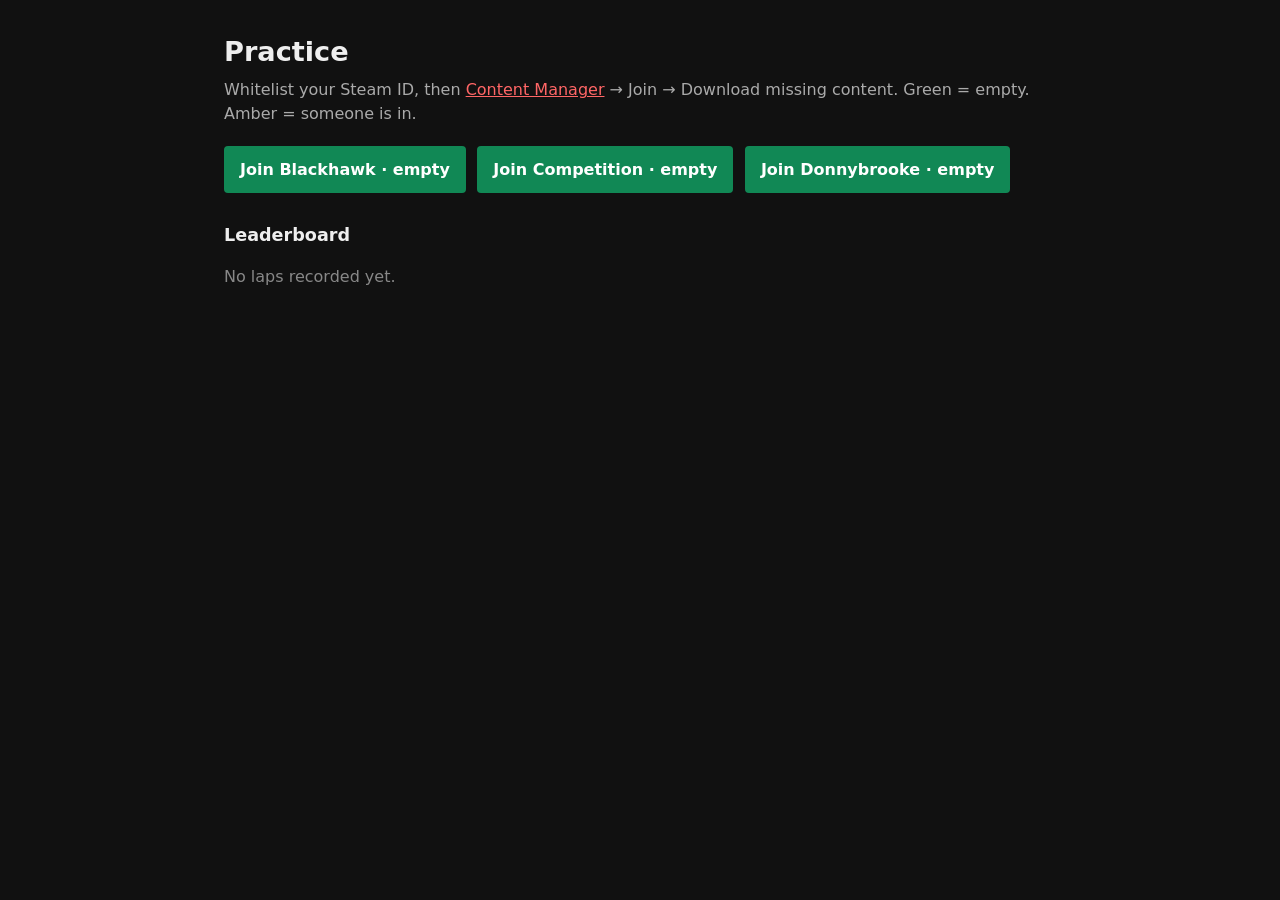
==== site/index.html @ 561636f5 "Make ac-host a configurable public repo driven by .env. Centralize IPs, GitHub Pages, and join URLs " ====
<!DOCTYPE html>
<html lang="en">
<head>
  <meta charset="utf-8">
  <meta name="viewport" content="width=device-width, initial-scale=1">
  <title>Practice</title>
  <style>
    :root { color-scheme: dark; }
    body {
      margin: 0;
      font-family: Segoe UI, system-ui, sans-serif;
      background: #111;
      color: #eee;
      line-height: 1.5;
    }
    main {
      width: min(52rem, calc(100% - 2rem));
      margin: 2rem auto 4rem;
    }
    h1 { margin: 0 0 0.35rem; font-size: 1.7rem; }
    h2 { margin: 1.6rem 0 0.45rem; font-size: 1.1rem; }
    h3 { margin: 0.9rem 0 0.35rem; font-size: 0.95rem; color: #bbb; font-weight: 600; }
    .sub { color: #aaa; margin: 0 0 1rem; }
    a { color: #f66; }
    a.btn {
      display: inline-block;
      background: #185;
      color: #fff;
      text-decoration: none;
      font-weight: 700;
      padding: 0.7rem 1rem;
      border-radius: 4px;
      margin: 0.25rem 0.4rem 0.25rem 0;
    }
    a.btn:hover { background: #1a7; }
    a.btn.busy { background: #a60; }
    a.btn.busy:hover { background: #c70; }
    .live { font-size: 0.85rem; font-weight: 600; margin-left: 0.45rem; }
    .live.empty { color: #6b6; }
    .live.busy { color: #ec6; }
    .downloads { margin: 0.75rem 0 0.25rem; }
    .board { margin: 0 0 1.4rem; overflow-x: auto; }
    table.laps {
      width: 100%;
      border-collapse: collapse;
      font-size: 0.92rem;
    }
    table.laps th, table.laps td {
      text-align: left;
      padding: 0.35rem 0.5rem;
      border-bottom: 1px solid #2a2a2a;
      vertical-align: top;
    }
    table.laps th { color: #888; font-weight: 600; }
    table.laps td.pos { color: #888; width: 2.2rem; }
    table.laps td.time { font-variant-numeric: tabular-nums; font-weight: 700; white-space: nowrap; }
    table.laps td.guid { font-family: ui-monospace, Consolas, monospace; font-size: 0.8rem; }
    table.laps a.steam { color: #9bd; text-decoration: none; }
    table.laps a.steam:hover { text-decoration: underline; }
    p.muted { color: #888; }
    .stamp { color: #666; font-size: 0.85rem; margin: 0 0 0.75rem; }
  </style>
</head>
<body>
  <main>
    <h1>Practice</h1>
    <p class="sub">Whitelist your Steam ID, then <a href="https://github.com/gro-ove/actools/releases/latest">Content Manager</a> → Join → Download missing content. Green = empty. Amber = someone is in.</p>

    <div class="downloads">
      <a class="btn join" data-lobby="blackhawk" data-label="Join Blackhawk" href="__AC_JOIN_8081__">Join Blackhawk</a>
      <a class="btn join" data-lobby="brainerd-competition" data-label="Join Competition" href="__AC_JOIN_8082__">Join Competition</a>
      <a class="btn join" data-lobby="brainerd-donnybrooke" data-label="Join Donnybrooke" href="__AC_JOIN_8083__">Join Donnybrooke</a>
    </div>

    <h2>Leaderboard</h2>
    <p id="board-stamp" class="stamp"></p>
    <div id="boards"><p class="muted">Loading times…</p></div>
  </main>
  <script>
    function formatTime(ms) {
      const m = Math.floor(ms / 60000);
      const s = Math.floor((ms % 60000) / 1000);
      const milli = ms % 1000;
      return m + ":" + String(s).padStart(2, "0") + "." + String(milli).padStart(3, "0");
    }

    function el(tag, attrs, children) {
      const node = document.createElement(tag);
      if (attrs) {
        Object.entries(attrs).forEach(function (entry) {
          if (entry[1] != null) node.setAttribute(entry[0], entry[1]);
        });
      }
      (children || []).forEach(function (child) {
        if (typeof child === "string") node.appendChild(document.createTextNode(child));
        else if (child) node.appendChild(child);
      });
      return node;
    }

    function emptyRow(text) {
      const tr = el("tr");
      const td = el("td", { colspan: "5", class: "muted" }, [text]);
      tr.appendChild(td);
      return tr;
    }

    function lapTable(rows, emptyText) {
      const table = el("table", { class: "laps" });
      const thead = el("thead");
      const hr = el("tr");
      ["#", "Driver", "Steam ID", "Car", "Time"].forEach(function (label) {
        hr.appendChild(el("th", null, [label]));
      });
      thead.appendChild(hr);
      table.appendChild(thead);
      const tbody = el("tbody");
      if (!rows || !rows.length) {
        tbody.appendChild(emptyRow(emptyText));
      } else {
        rows.forEach(function (row, i) {
          const tr = el("tr");
          tr.appendChild(el("td", { class: "pos" }, [String(i + 1)]));
          tr.appendChild(el("td", null, [row.name || "—"]));
          const guid = row.guid || "";
          const steam = guid
            ? el("a", { class: "steam", href: "https://steamcommunity.com/profiles/" + guid, target: "_blank", rel: "noopener" }, [guid])
            : document.createTextNode("—");
          const guidCell = el("td", { class: "guid" });
          guidCell.appendChild(steam);
          tr.appendChild(guidCell);
          tr.appendChild(el("td", null, [row.carName || row.car || "—"]));
          tr.appendChild(el("td", { class: "time" }, [formatTime(row.ms)]));
          tbody.appendChild(tr);
        });
      }
      table.appendChild(tbody);
      return table;
    }

    function practiceIds(lobbies) {
      return Object.keys(lobbies).filter(function (id) {
        if (id.indexOf("race-") === 0 || id.indexOf("slot-") === 0) return false;
        return true;
      });
    }

    function onlineDrivers(lobby) {
      return (lobby && lobby.online) || [];
    }

    function onlineLabel(online) {
      if (!online.length) return "empty";
      if (online.length === 1) return online[0].name || "1 online";
      return online.length + " online";
    }

    function renderJoins(data) {
      const lobbies = (data && data.lobbies) || {};
      document.querySelectorAll("[data-lobby]").forEach(function (btn) {
        const online = onlineDrivers(lobbies[btn.getAttribute("data-lobby")]);
        const label = btn.getAttribute("data-label") || "Join";
        const names = online.map(function (row) { return row.name; }).filter(Boolean).join(", ");
        btn.textContent = label + " · " + onlineLabel(online);
        if (names) btn.setAttribute("title", names);
        else btn.removeAttribute("title");
        btn.classList.toggle("empty", !online.length);
        btn.classList.toggle("busy", online.length > 0);
      });
    }

    function renderBoard(data) {
      const root = document.getElementById("boards");
      const stamp = document.getElementById("board-stamp");
      root.textContent = "";
      stamp.textContent = data.updated ? "Updated " + data.updated.replace("T", " ").replace("+00:00", " UTC") : "";
      renderJoins(data);
      const lobbies = data.lobbies || {};
      const ids = practiceIds(lobbies);
      if (!ids.length) {
        root.appendChild(el("p", { class: "muted" }, ["No laps recorded yet."]));
        return;
      }
      ids.forEach(function (id) {
        const lobby = lobbies[id];
        const wrap = el("div", { class: "board" });
        const heading = el("h2", null, [lobby.name || id]);
        const online = onlineDrivers(lobby);
        const live = el("span", { class: "live " + (online.length ? "busy" : "empty") }, [onlineLabel(online)]);
        heading.appendChild(live);
        wrap.appendChild(heading);
        wrap.appendChild(el("h3", null, ["All-time"]));
        wrap.appendChild(lapTable(lobby.allTime, "No valid laps yet."));
        wrap.appendChild(el("h3", null, ["This session"]));
        wrap.appendChild(lapTable(lobby.session, "No valid laps this session."));
        root.appendChild(wrap);
      });
    }

    async function loadBoard() {
      try {
        const res = await fetch("leaderboard.json?t=" + Date.now(), { cache: "no-store" });
        if (!res.ok) throw new Error("missing");
        renderBoard(await res.json());
      } catch (err) {
        document.getElementById("boards").textContent = "";
        document.getElementById("boards").appendChild(
          el("p", { class: "muted" }, ["No laps recorded yet."])
        );
      }
    }

    loadBoard();
    setInterval(loadBoard, 15000);
  </script>
</body>
</html>
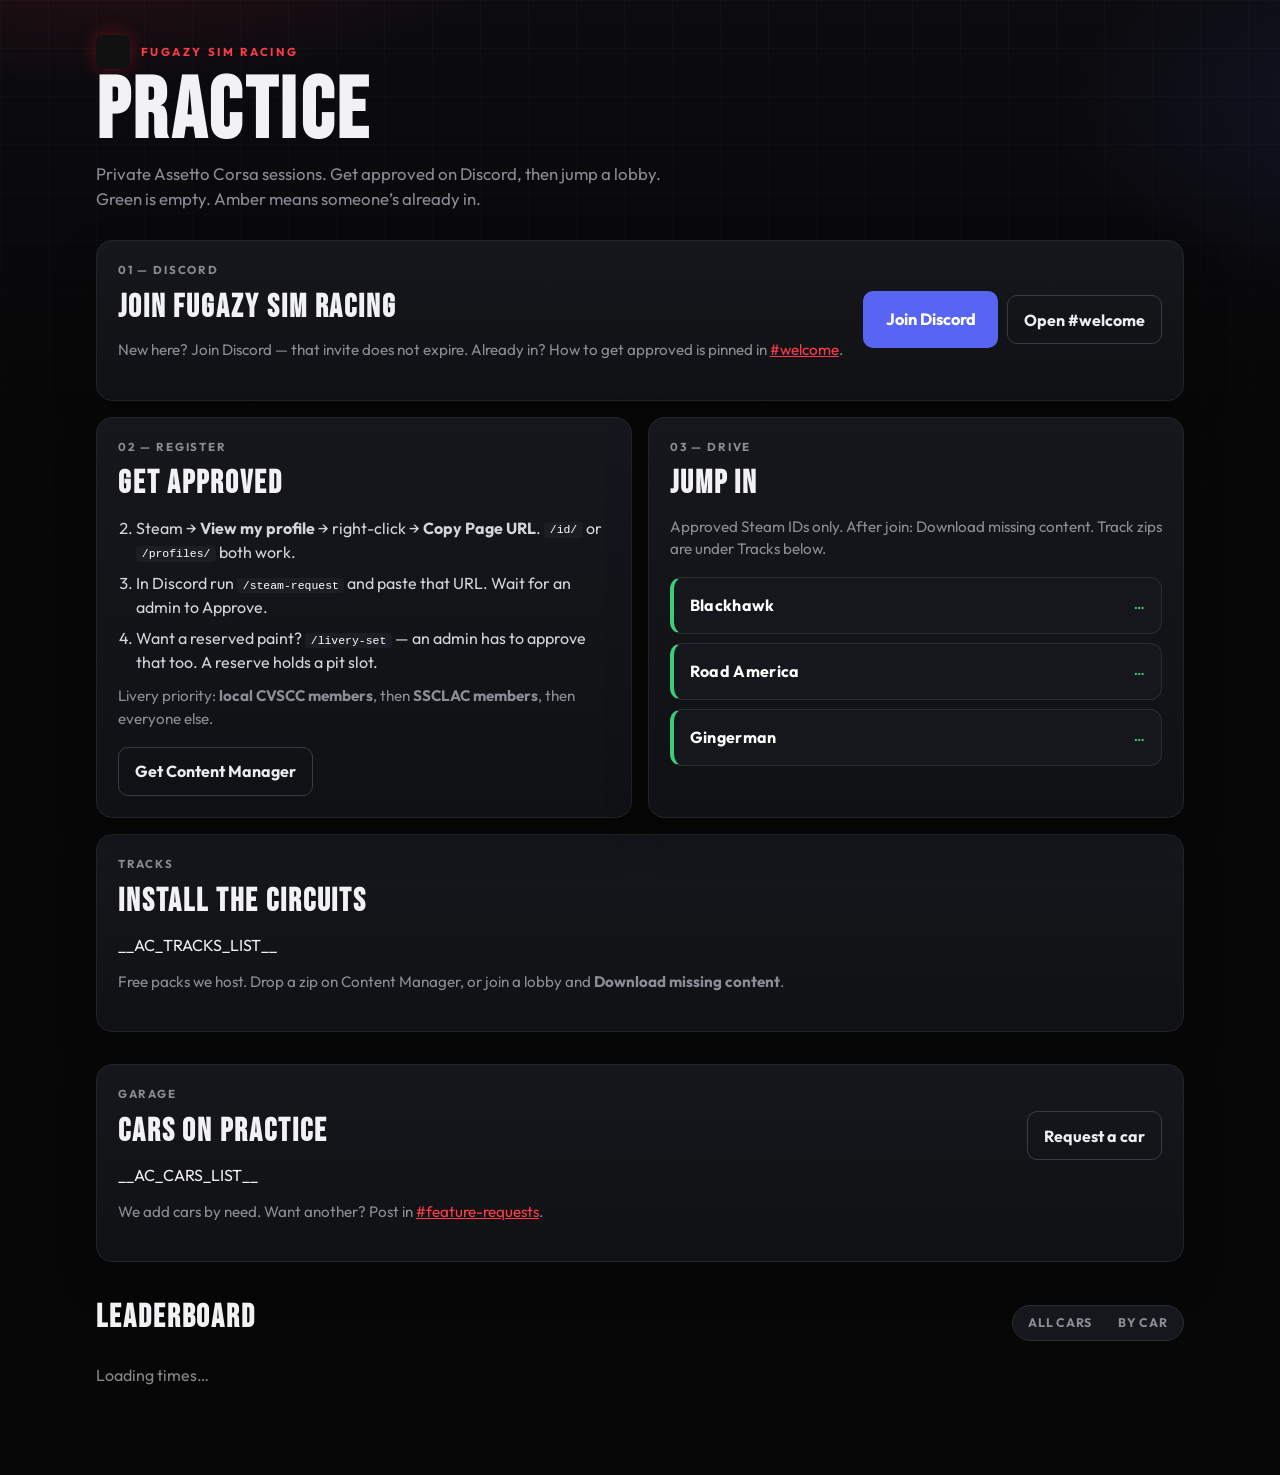
==== commit ac0c141d: "Cap Prometheus growth, auto-GC Nix generations, and add a permanent Discord invite." ====
--- a/site/index.html
+++ b/site/index.html
@@ -3,215 +3,114 @@
 <head>
   <meta charset="utf-8">
   <meta name="viewport" content="width=device-width, initial-scale=1">
-  <title>Practice</title>
-  <style>
-    :root { color-scheme: dark; }
-    body {
-      margin: 0;
-      font-family: Segoe UI, system-ui, sans-serif;
-      background: #111;
-      color: #eee;
-      line-height: 1.5;
-    }
-    main {
-      width: min(52rem, calc(100% - 2rem));
-      margin: 2rem auto 4rem;
-    }
-    h1 { margin: 0 0 0.35rem; font-size: 1.7rem; }
-    h2 { margin: 1.6rem 0 0.45rem; font-size: 1.1rem; }
-    h3 { margin: 0.9rem 0 0.35rem; font-size: 0.95rem; color: #bbb; font-weight: 600; }
-    .sub { color: #aaa; margin: 0 0 1rem; }
-    a { color: #f66; }
-    a.btn {
-      display: inline-block;
-      background: #185;
-      color: #fff;
-      text-decoration: none;
-      font-weight: 700;
-      padding: 0.7rem 1rem;
-      border-radius: 4px;
-      margin: 0.25rem 0.4rem 0.25rem 0;
-    }
-    a.btn:hover { background: #1a7; }
-    a.btn.busy { background: #a60; }
-    a.btn.busy:hover { background: #c70; }
-    .live { font-size: 0.85rem; font-weight: 600; margin-left: 0.45rem; }
-    .live.empty { color: #6b6; }
-    .live.busy { color: #ec6; }
-    .downloads { margin: 0.75rem 0 0.25rem; }
-    .board { margin: 0 0 1.4rem; overflow-x: auto; }
-    table.laps {
-      width: 100%;
-      border-collapse: collapse;
-      font-size: 0.92rem;
-    }
-    table.laps th, table.laps td {
-      text-align: left;
-      padding: 0.35rem 0.5rem;
-      border-bottom: 1px solid #2a2a2a;
-      vertical-align: top;
-    }
-    table.laps th { color: #888; font-weight: 600; }
-    table.laps td.pos { color: #888; width: 2.2rem; }
-    table.laps td.time { font-variant-numeric: tabular-nums; font-weight: 700; white-space: nowrap; }
-    table.laps td.guid { font-family: ui-monospace, Consolas, monospace; font-size: 0.8rem; }
-    table.laps a.steam { color: #9bd; text-decoration: none; }
-    table.laps a.steam:hover { text-decoration: underline; }
-    p.muted { color: #888; }
-    .stamp { color: #666; font-size: 0.85rem; margin: 0 0 0.75rem; }
-  </style>
+  <title>FUGAZY SIM RACING — Practice</title>
+  <link rel="icon" type="image/png" href="favicon.png?v=1">
+  <link rel="apple-touch-icon" href="favicon.png?v=1">
+  <meta property="og:image" content="__AC_PAGES_URL__/favicon.png">
+  <link rel="preconnect" href="https://fonts.googleapis.com">
+  <link rel="preconnect" href="https://fonts.gstatic.com" crossorigin>
+  <link href="https://fonts.googleapis.com/css2?family=Bebas+Neue&family=Outfit:wght@400;600;700&display=swap" rel="stylesheet">
+  <link rel="stylesheet" href="style.css?v=6">
 </head>
 <body>
-  <main>
-    <h1>Practice</h1>
-    <p class="sub">Whitelist your Steam ID, then <a href="https://github.com/gro-ove/actools/releases/latest">Content Manager</a> → Join → Download missing content. Green = empty. Amber = someone is in.</p>
+  <div class="wrap">
+    <header>
+      <div class="brand">
+        <span class="brand-mark" aria-hidden="true"></span>
+        <p class="eyebrow">Fugazy Sim Racing</p>
+      </div>
+      <h1>Practice</h1>
+      <p class="lede">Private Assetto Corsa sessions. Get approved on Discord, then jump a lobby. Green is empty. Amber means someone’s already in.</p>
+    </header>
 
-    <div class="downloads">
-      <a class="btn join" data-lobby="blackhawk" data-label="Join Blackhawk" href="__AC_JOIN_8081__">Join Blackhawk</a>
-      <a class="btn join" data-lobby="brainerd-competition" data-label="Join Competition" href="__AC_JOIN_8082__">Join Competition</a>
-      <a class="btn join" data-lobby="brainerd-donnybrooke" data-label="Join Donnybrooke" href="__AC_JOIN_8083__">Join Donnybrooke</a>
-    </div>
+    <section class="card discord-step">
+      <div class="copy">
+        <p class="kicker">01 — Discord</p>
+        <h2>Join FUGAZY SIM RACING</h2>
+        <p class="hint">New here? Join Discord — that invite does not expire. Already in? How to get approved is pinned in <a href="__AC_DISCORD_CHANNEL__">#welcome</a>.</p>
+      </div>
+      <div class="discord-actions">
+        <a class="btn discord" href="__AC_DISCORD_INVITE__">Join Discord</a>
+        <a class="btn ghost" href="__AC_DISCORD_CHANNEL__">Open #welcome</a>
+      </div>
+    </section>
 
-    <h2>Leaderboard</h2>
-    <p id="board-stamp" class="stamp"></p>
-    <div id="boards"><p class="muted">Loading times…</p></div>
-  </main>
-  <script>
-    function formatTime(ms) {
-      const m = Math.floor(ms / 60000);
-      const s = Math.floor((ms % 60000) / 1000);
-      const milli = ms % 1000;
-      return m + ":" + String(s).padStart(2, "0") + "." + String(milli).padStart(3, "0");
-    }
+    <section class="grid">
+      <article class="card">
+        <p class="kicker">02 — Register</p>
+        <h2>Get approved</h2>
+        <ol class="howto" start="2">
+          <li>Steam → <strong>View my profile</strong> → right-click → <strong>Copy Page URL</strong>. <code>/id/</code> or <code>/profiles/</code> both work.</li>
+          <li>In Discord run <code>/steam-request</code> and paste that URL. Wait for an admin to Approve.</li>
+          <li>Want a reserved paint? <code>/livery-set</code> — an admin has to approve that too. A reserve holds a pit slot.</li>
+        </ol>
+        <p class="hint">Livery priority: <strong>local CVSCC members</strong>, then <strong>SSCLAC members</strong>, then everyone else.</p>
+        <div class="actions">
+          <a class="btn ghost" href="https://github.com/gro-ove/actools/releases/latest">Get Content Manager</a>
+        </div>
+      </article>
 
-    function el(tag, attrs, children) {
-      const node = document.createElement(tag);
-      if (attrs) {
-        Object.entries(attrs).forEach(function (entry) {
-          if (entry[1] != null) node.setAttribute(entry[0], entry[1]);
-        });
-      }
-      (children || []).forEach(function (child) {
-        if (typeof child === "string") node.appendChild(document.createTextNode(child));
-        else if (child) node.appendChild(child);
-      });
-      return node;
-    }
+      <article class="card">
+        <p class="kicker">03 — Drive</p>
+        <h2>Jump in</h2>
+        <p class="hint">Approved Steam IDs only. After join: Download missing content. Track zips are under Tracks below.</p>
+        <div class="join-grid">
+          <a class="join-card" data-lobby="blackhawk" href="__AC_JOIN_8081__">
+            <span class="join-name">Blackhawk</span>
+            <span class="join-status">…</span>
+          </a>
+          <a class="join-card" data-lobby="road-america" href="__AC_JOIN_8082__">
+            <span class="join-name">Road America</span>
+            <span class="join-status">…</span>
+          </a>
+          <a class="join-card" data-lobby="gingerman" href="__AC_JOIN_8083__">
+            <span class="join-name">Gingerman</span>
+            <span class="join-status">…</span>
+          </a>
+        </div>
+      </article>
+    </section>
 
-    function emptyRow(text) {
-      const tr = el("tr");
-      const td = el("td", { colspan: "5", class: "muted" }, [text]);
-      tr.appendChild(td);
-      return tr;
-    }
+    <section class="card cars-step" id="tracks">
+      <div class="copy">
+        <p class="kicker">Tracks</p>
+        <h2>Install the circuits</h2>
+        <ul class="car-pills">
+            __AC_TRACKS_LIST__
+        </ul>
+        <p class="hint">Free packs we host. Drop a zip on Content Manager, or join a lobby and <strong>Download missing content</strong>.</p>
+      </div>
+    </section>
 
-    function lapTable(rows, emptyText) {
-      const table = el("table", { class: "laps" });
-      const thead = el("thead");
-      const hr = el("tr");
-      ["#", "Driver", "Steam ID", "Car", "Time"].forEach(function (label) {
-        hr.appendChild(el("th", null, [label]));
-      });
-      thead.appendChild(hr);
-      table.appendChild(thead);
-      const tbody = el("tbody");
-      if (!rows || !rows.length) {
-        tbody.appendChild(emptyRow(emptyText));
-      } else {
-        rows.forEach(function (row, i) {
-          const tr = el("tr");
-          tr.appendChild(el("td", { class: "pos" }, [String(i + 1)]));
-          tr.appendChild(el("td", null, [row.name || "—"]));
-          const guid = row.guid || "";
-          const steam = guid
-            ? el("a", { class: "steam", href: "https://steamcommunity.com/profiles/" + guid, target: "_blank", rel: "noopener" }, [guid])
-            : document.createTextNode("—");
-          const guidCell = el("td", { class: "guid" });
-          guidCell.appendChild(steam);
-          tr.appendChild(guidCell);
-          tr.appendChild(el("td", null, [row.carName || row.car || "—"]));
-          tr.appendChild(el("td", { class: "time" }, [formatTime(row.ms)]));
-          tbody.appendChild(tr);
-        });
-      }
-      table.appendChild(tbody);
-      return table;
-    }
+    <section class="card cars-step">
+      <div class="copy">
+        <p class="kicker">Garage</p>
+        <h2>Cars on practice</h2>
+        <ul class="car-pills">
+            __AC_CARS_LIST__
+        </ul>
+        <p class="hint">We add cars by need. Want another? Post in <a href="__AC_DISCORD_FEATURE_REQUESTS__">#feature-requests</a>.</p>
+      </div>
+      <a class="btn ghost" href="__AC_DISCORD_FEATURE_REQUESTS__">Request a car</a>
+    </section>
 
-    function practiceIds(lobbies) {
-      return Object.keys(lobbies).filter(function (id) {
-        if (id.indexOf("race-") === 0 || id.indexOf("slot-") === 0) return false;
-        return true;
-      });
-    }
-
-    function onlineDrivers(lobby) {
-      return (lobby && lobby.online) || [];
-    }
-
-    function onlineLabel(online) {
-      if (!online.length) return "empty";
-      if (online.length === 1) return online[0].name || "1 online";
-      return online.length + " online";
-    }
-
-    function renderJoins(data) {
-      const lobbies = (data && data.lobbies) || {};
-      document.querySelectorAll("[data-lobby]").forEach(function (btn) {
-        const online = onlineDrivers(lobbies[btn.getAttribute("data-lobby")]);
-        const label = btn.getAttribute("data-label") || "Join";
-        const names = online.map(function (row) { return row.name; }).filter(Boolean).join(", ");
-        btn.textContent = label + " · " + onlineLabel(online);
-        if (names) btn.setAttribute("title", names);
-        else btn.removeAttribute("title");
-        btn.classList.toggle("empty", !online.length);
-        btn.classList.toggle("busy", online.length > 0);
-      });
-    }
-
-    function renderBoard(data) {
-      const root = document.getElementById("boards");
-      const stamp = document.getElementById("board-stamp");
-      root.textContent = "";
-      stamp.textContent = data.updated ? "Updated " + data.updated.replace("T", " ").replace("+00:00", " UTC") : "";
-      renderJoins(data);
-      const lobbies = data.lobbies || {};
-      const ids = practiceIds(lobbies);
-      if (!ids.length) {
-        root.appendChild(el("p", { class: "muted" }, ["No laps recorded yet."]));
-        return;
-      }
-      ids.forEach(function (id) {
-        const lobby = lobbies[id];
-        const wrap = el("div", { class: "board" });
-        const heading = el("h2", null, [lobby.name || id]);
-        const online = onlineDrivers(lobby);
-        const live = el("span", { class: "live " + (online.length ? "busy" : "empty") }, [onlineLabel(online)]);
-        heading.appendChild(live);
-        wrap.appendChild(heading);
-        wrap.appendChild(el("h3", null, ["All-time"]));
-        wrap.appendChild(lapTable(lobby.allTime, "No valid laps yet."));
-        wrap.appendChild(el("h3", null, ["This session"]));
-        wrap.appendChild(lapTable(lobby.session, "No valid laps this session."));
-        root.appendChild(wrap);
-      });
-    }
-
-    async function loadBoard() {
-      try {
-        const res = await fetch("leaderboard.json?t=" + Date.now(), { cache: "no-store" });
-        if (!res.ok) throw new Error("missing");
-        renderBoard(await res.json());
-      } catch (err) {
-        document.getElementById("boards").textContent = "";
-        document.getElementById("boards").appendChild(
-          el("p", { class: "muted" }, ["No laps recorded yet."])
-        );
-      }
-    }
-
-    loadBoard();
-    setInterval(loadBoard, 15000);
-  </script>
+    <section>
+      <div class="boards-head">
+        <div>
+          <h2>Leaderboard</h2>
+          <p id="board-hint" class="boards-hint"></p>
+        </div>
+        <div class="boards-tools">
+          <div class="rank-toggle" role="group" aria-label="Ranking mode">
+            <button type="button" data-rank="all">All cars</button>
+            <button type="button" data-rank="car">By car</button>
+          </div>
+          <p id="board-stamp" class="stamp"></p>
+        </div>
+      </div>
+      <div id="boards"><p class="muted">Loading times…</p></div>
+    </section>
+  </div>
+  <script src="app.js?v=3"></script>
 </body>
 </html>
--- a/site/style.css
+++ b/site/style.css
@@ -0,0 +1,450 @@
+:root {
+  color-scheme: dark;
+  --bg: #070708;
+  --card: #101114;
+  --line: #23242a;
+  --text: #f2f2f4;
+  --muted: #8b8d96;
+  --red: #e11d2e;
+  --red-2: #ff3b4a;
+  --green: #3dcc7a;
+  --amber: #f0b429;
+  --blurple: #5865f2;
+}
+
+* { box-sizing: border-box; }
+
+html, body { margin: 0; min-height: 100%; }
+
+body {
+  font-family: Outfit, Segoe UI, system-ui, sans-serif;
+  background:
+    radial-gradient(900px 420px at 8% -10%, rgba(225, 29, 46, 0.22), transparent 55%),
+    radial-gradient(700px 380px at 110% 8%, rgba(88, 101, 242, 0.1), transparent 50%),
+    linear-gradient(180deg, #0c0c10 0%, var(--bg) 28%);
+  color: var(--text);
+  line-height: 1.5;
+}
+
+body::before {
+  content: "";
+  position: fixed;
+  inset: 0;
+  pointer-events: none;
+  background-image:
+    linear-gradient(rgba(255, 255, 255, 0.025) 1px, transparent 1px),
+    linear-gradient(90deg, rgba(255, 255, 255, 0.025) 1px, transparent 1px);
+  background-size: 48px 48px;
+  mask-image: linear-gradient(180deg, #000 0%, transparent 72%);
+}
+
+a { color: var(--red-2); }
+a:hover { color: #ff6b76; }
+
+.wrap {
+  width: min(68rem, calc(100% - 2rem));
+  margin: 0 auto;
+  padding: 2.2rem 0 4.5rem;
+  position: relative;
+}
+
+.brand {
+  display: flex;
+  align-items: center;
+  gap: 0.7rem;
+  margin: 0 0 0.35rem;
+}
+
+.brand-mark {
+  width: 2.1rem;
+  height: 2.1rem;
+  flex: 0 0 auto;
+  border-radius: 0.45rem;
+  background: #111 url("favicon.png") center / cover no-repeat;
+  box-shadow: 0 0 18px rgba(225, 29, 46, 0.35);
+}
+
+.eyebrow {
+  margin: 0;
+  letter-spacing: 0.22em;
+  font-size: 0.72rem;
+  font-weight: 700;
+  color: var(--red-2);
+  text-transform: uppercase;
+}
+
+h1 {
+  font-family: "Bebas Neue", Impact, sans-serif;
+  font-size: clamp(3.2rem, 8vw, 5.4rem);
+  line-height: 0.9;
+  letter-spacing: 0.04em;
+  margin: 0 0 0.55rem;
+}
+
+.lede {
+  margin: 0 0 1.8rem;
+  color: var(--muted);
+  max-width: 36rem;
+  font-size: 1.05rem;
+}
+
+.discord-step {
+  display: flex;
+  align-items: center;
+  justify-content: space-between;
+  gap: 1.2rem;
+  margin-bottom: 1rem;
+}
+
+.discord-step .copy { min-width: 0; }
+
+.discord-actions {
+  display: flex;
+  flex-wrap: wrap;
+  gap: 0.55rem;
+  flex: 0 0 auto;
+  align-items: center;
+}
+
+.discord-step .discord-actions .btn.discord {
+  padding: 0.95rem 1.35rem;
+  font-size: 1.02rem;
+}
+
+@media (max-width: 700px) {
+  .discord-step {
+    flex-direction: column;
+    align-items: stretch;
+  }
+}
+
+.grid {
+  display: grid;
+  grid-template-columns: 1fr 1fr;
+  gap: 1rem;
+  margin-bottom: 1rem;
+}
+
+.cars-step {
+  display: flex;
+  align-items: flex-start;
+  justify-content: space-between;
+  gap: 1.2rem;
+  margin-bottom: 2rem;
+}
+
+.cars-step .copy { min-width: 0; flex: 1; }
+
+.cars-step .btn {
+  flex: 0 0 auto;
+  margin-top: 1.6rem;
+}
+
+.car-pills {
+  display: flex;
+  flex-wrap: wrap;
+  gap: 0.45rem;
+  list-style: none;
+  margin: 0 0 0.85rem;
+  padding: 0;
+}
+
+.car-pills li {
+  background: #1c1d24;
+  border: 1px solid var(--line);
+  border-radius: 999px;
+  padding: 0.38rem 0.8rem;
+  font-size: 0.88rem;
+  color: #ececf1;
+}
+
+.car-pills a {
+  color: inherit;
+  text-decoration: none;
+}
+
+.car-pills a:hover {
+  text-decoration: underline;
+}
+
+@media (max-width: 700px) {
+  .cars-step {
+    flex-direction: column;
+    align-items: stretch;
+  }
+  .cars-step .btn { margin-top: 0; }
+}
+
+@media (max-width: 800px) {
+  .grid { grid-template-columns: 1fr; }
+}
+
+.card {
+  background: linear-gradient(180deg, #16171c 0%, var(--card) 100%);
+  border: 1px solid var(--line);
+  border-radius: 16px;
+  padding: 1.25rem 1.3rem 1.35rem;
+  box-shadow: 0 18px 40px rgba(0, 0, 0, 0.28);
+}
+
+.kicker {
+  margin: 0 0 0.35rem;
+  color: var(--muted);
+  font-size: 0.72rem;
+  letter-spacing: 0.16em;
+  text-transform: uppercase;
+  font-weight: 700;
+}
+
+.card h2 {
+  font-family: "Bebas Neue", Impact, sans-serif;
+  letter-spacing: 0.06em;
+  font-size: 2rem;
+  margin: 0 0 0.45rem;
+}
+
+.card p.hint {
+  margin: 0 0 1rem;
+  color: var(--muted);
+  font-size: 0.95rem;
+}
+
+ol.howto {
+  margin: 0 0 0.7rem;
+  padding-left: 1.15rem;
+  color: #d4d5db;
+}
+
+ol.howto li { margin: 0.45rem 0; }
+ol.howto code {
+  font-size: 0.88em;
+  color: #fff;
+  background: #1c1d24;
+  padding: 0.08rem 0.35rem;
+  border-radius: 4px;
+}
+
+.actions {
+  display: flex;
+  flex-wrap: wrap;
+  gap: 0.55rem;
+}
+
+.btn {
+  display: inline-flex;
+  align-items: center;
+  justify-content: center;
+  text-decoration: none;
+  font-weight: 700;
+  border-radius: 10px;
+  padding: 0.72rem 1rem;
+  color: #fff;
+  border: 1px solid transparent;
+}
+
+.btn.discord {
+  background: var(--blurple);
+  color: #fff;
+}
+.btn.discord:hover { background: #6d78f5; color: #fff; }
+
+.btn.ghost {
+  background: transparent;
+  border-color: #3a3b44;
+  color: #ececf1;
+}
+.btn.ghost:hover { border-color: #6a6b76; color: #fff; }
+
+.join-grid {
+  display: grid;
+  gap: 0.6rem;
+}
+
+.join-card {
+  display: flex;
+  align-items: center;
+  justify-content: space-between;
+  gap: 0.8rem;
+  text-decoration: none;
+  color: #fff;
+  background: #16171d;
+  border: 1px solid #2b2c34;
+  border-left: 4px solid var(--green);
+  border-radius: 12px;
+  padding: 0.95rem 1rem;
+  transition: transform 0.15s ease, border-color 0.15s ease, background 0.15s ease;
+}
+
+.join-card:hover {
+  transform: translateY(-1px);
+  background: #1b1c23;
+  color: #fff;
+}
+
+.join-card.busy {
+  border-left-color: var(--amber);
+}
+
+.join-name {
+  font-weight: 700;
+  letter-spacing: 0.02em;
+}
+
+.join-status {
+  font-size: 0.78rem;
+  font-weight: 700;
+  letter-spacing: 0.08em;
+  text-transform: uppercase;
+  color: var(--green);
+}
+
+.join-card.busy .join-status { color: var(--amber); }
+
+.boards-head {
+  display: flex;
+  align-items: baseline;
+  justify-content: space-between;
+  gap: 1rem;
+  margin: 0.4rem 0 0.85rem;
+}
+
+.boards-head h2 {
+  font-family: "Bebas Neue", Impact, sans-serif;
+  letter-spacing: 0.06em;
+  font-size: 2rem;
+  margin: 0;
+}
+
+.boards-hint {
+  margin: 0.2rem 0 0;
+  color: var(--muted);
+  font-size: 0.92rem;
+}
+
+.boards-tools {
+  display: flex;
+  flex-direction: column;
+  align-items: flex-end;
+  gap: 0.4rem;
+}
+
+.rank-toggle {
+  display: inline-flex;
+  padding: 0.18rem;
+  background: #16171d;
+  border: 1px solid #2b2c34;
+  border-radius: 999px;
+}
+
+.rank-toggle button {
+  appearance: none;
+  border: 0;
+  background: transparent;
+  color: var(--muted);
+  font: 700 0.78rem Outfit, Segoe UI, system-ui, sans-serif;
+  letter-spacing: 0.06em;
+  text-transform: uppercase;
+  padding: 0.42rem 0.8rem;
+  border-radius: 999px;
+  cursor: pointer;
+}
+
+.rank-toggle button.on {
+  background: #2a1216;
+  color: #fff;
+  box-shadow: inset 0 0 0 1px rgba(225, 29, 46, 0.45);
+}
+
+.rank-toggle button:hover { color: #fff; }
+
+.mixed-boards { padding-bottom: 0.55rem; }
+
+.stamp { color: #666; font-size: 0.85rem; margin: 0; }
+
+@media (max-width: 700px) {
+  .boards-head { flex-direction: column; align-items: stretch; }
+  .boards-tools { align-items: flex-start; }
+}
+
+.board {
+  background: linear-gradient(180deg, #14151a 0%, #101114 100%);
+  border: 1px solid var(--line);
+  border-radius: 16px;
+  padding: 1rem 1.1rem 0.4rem;
+  margin: 0 0 1rem;
+  overflow-x: auto;
+}
+
+.board h2 {
+  font-size: 1.15rem;
+  margin: 0 0 0.55rem;
+  display: flex;
+  align-items: center;
+  gap: 0.55rem;
+}
+
+.board h3.car-name {
+  margin: 0;
+  font-size: 1.02rem;
+  letter-spacing: 0.01em;
+  text-transform: none;
+  color: var(--text);
+}
+
+.board h4 {
+  margin: 0.7rem 0 0.3rem;
+  font-size: 0.72rem;
+  letter-spacing: 0.12em;
+  text-transform: uppercase;
+  color: var(--muted);
+}
+
+.car-boards {
+  display: grid;
+  gap: 0.85rem;
+  padding-bottom: 0.7rem;
+}
+
+.car-group {
+  background: #121318;
+  border: 1px solid #23242b;
+  border-radius: 12px;
+  padding: 0.75rem 0.85rem 0.55rem;
+}
+
+.car-meta {
+  margin: 0.15rem 0 0.15rem;
+  color: var(--muted);
+  font-size: 0.8rem;
+}
+
+.live {
+  font-size: 0.72rem;
+  font-weight: 800;
+  letter-spacing: 0.1em;
+  text-transform: uppercase;
+}
+.live.empty { color: var(--green); }
+.live.busy { color: var(--amber); }
+
+table.laps {
+  width: 100%;
+  border-collapse: collapse;
+  font-size: 0.92rem;
+}
+
+table.laps th, table.laps td {
+  text-align: left;
+  padding: 0.42rem 0.45rem;
+  border-bottom: 1px solid #23242b;
+  vertical-align: top;
+}
+
+table.laps th { color: #7d7f88; font-weight: 600; font-size: 0.78rem; letter-spacing: 0.06em; text-transform: uppercase; }
+table.laps td.pos { color: #888; width: 2.2rem; }
+table.laps td.time { font-variant-numeric: tabular-nums; font-weight: 700; white-space: nowrap; }
+table.laps td.guid { font-family: ui-monospace, Consolas, monospace; font-size: 0.8rem; }
+table.laps a.steam { color: #9bd; text-decoration: none; }
+table.laps a.steam:hover { text-decoration: underline; }
+
+p.muted { color: #888; }
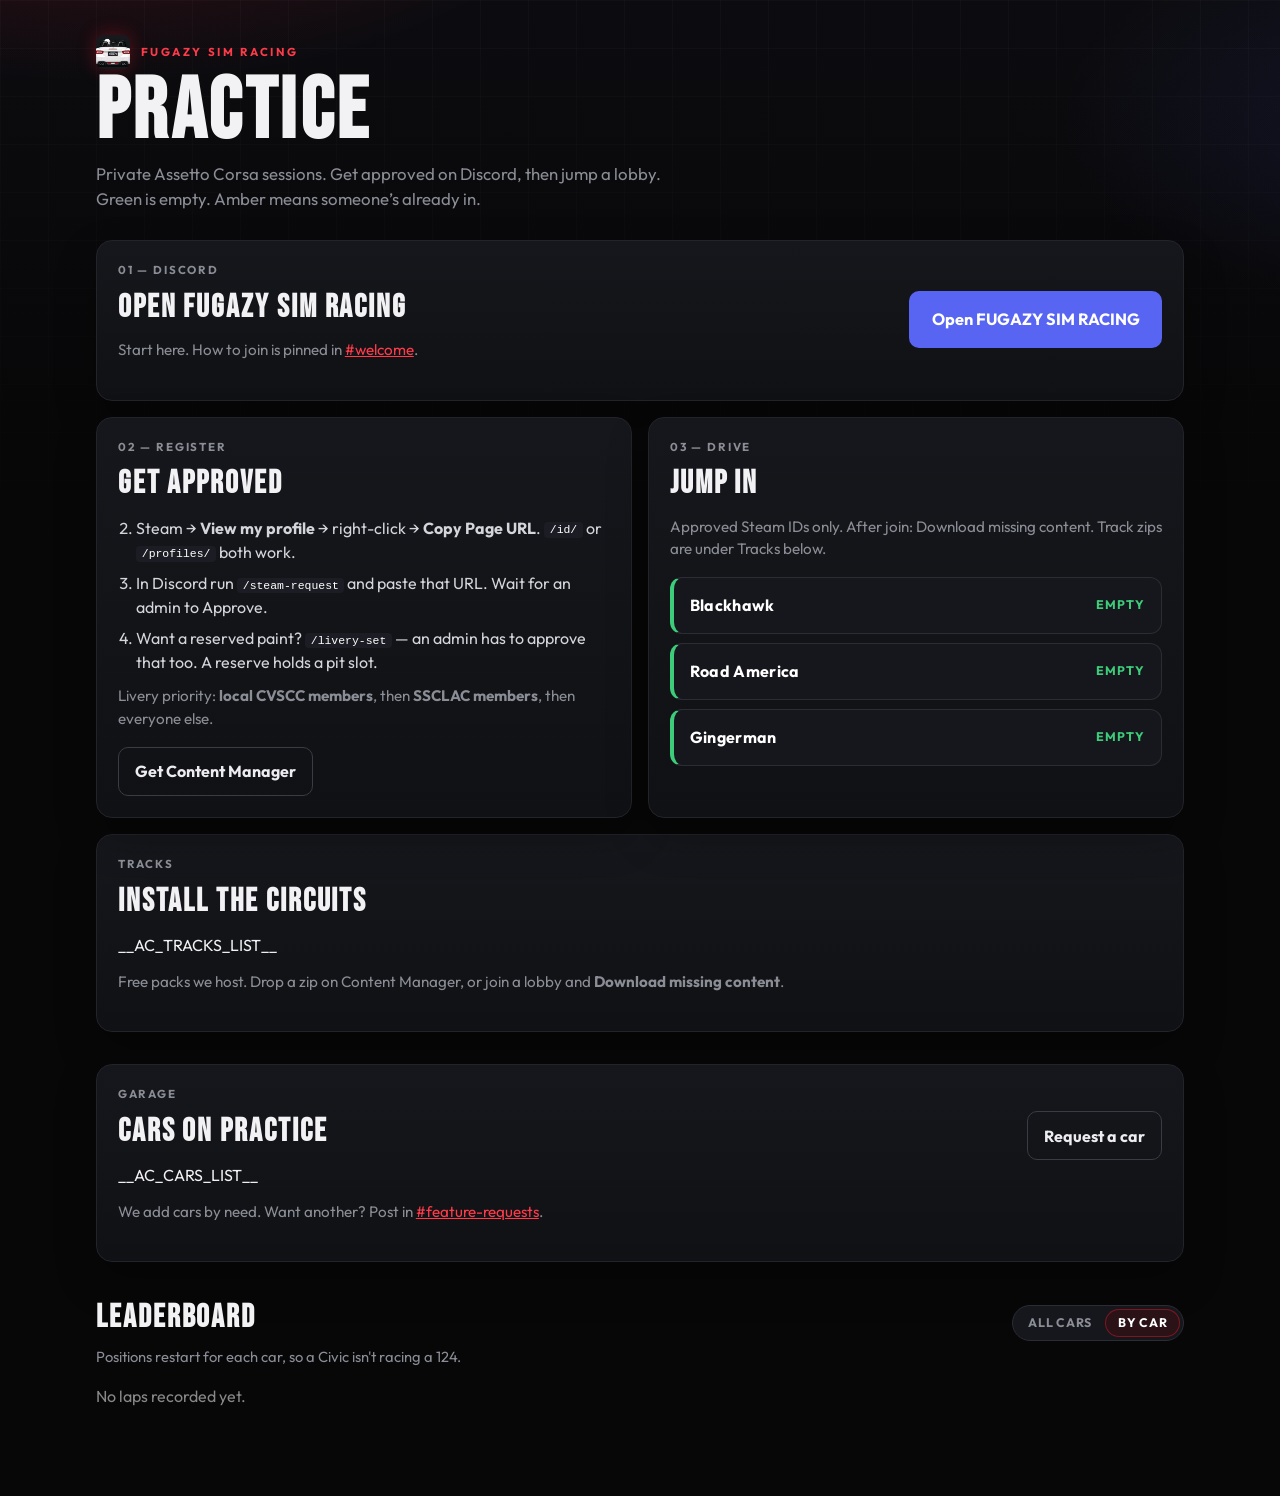
==== commit 01a04c30: "Add Grafana monitoring, Gingerman/Road America lobbies, and site/bot updates." ====
--- a/site/index.html
+++ b/site/index.html
@@ -10,7 +10,7 @@
   <link rel="preconnect" href="https://fonts.googleapis.com">
   <link rel="preconnect" href="https://fonts.gstatic.com" crossorigin>
   <link href="https://fonts.googleapis.com/css2?family=Bebas+Neue&family=Outfit:wght@400;600;700&display=swap" rel="stylesheet">
-  <link rel="stylesheet" href="style.css?v=6">
+  <link rel="stylesheet" href="style.css?v=5">
 </head>
 <body>
   <div class="wrap">
@@ -26,13 +26,10 @@
     <section class="card discord-step">
       <div class="copy">
         <p class="kicker">01 — Discord</p>
-        <h2>Join FUGAZY SIM RACING</h2>
-        <p class="hint">New here? Join Discord — that invite does not expire. Already in? How to get approved is pinned in <a href="__AC_DISCORD_CHANNEL__">#welcome</a>.</p>
+        <h2>Open FUGAZY SIM RACING</h2>
+        <p class="hint">Start here. How to join is pinned in <a href="__AC_DISCORD_CHANNEL__">#welcome</a>.</p>
       </div>
-      <div class="discord-actions">
-        <a class="btn discord" href="__AC_DISCORD_INVITE__">Join Discord</a>
-        <a class="btn ghost" href="__AC_DISCORD_CHANNEL__">Open #welcome</a>
-      </div>
+      <a class="btn discord" href="__AC_DISCORD_CHANNEL__">Open FUGAZY SIM RACING</a>
     </section>
 
     <section class="grid">
--- a/site/style.css
+++ b/site/style.css
@@ -98,15 +98,8 @@
 
 .discord-step .copy { min-width: 0; }
 
-.discord-actions {
-  display: flex;
-  flex-wrap: wrap;
-  gap: 0.55rem;
+.discord-step .btn.discord {
   flex: 0 0 auto;
-  align-items: center;
-}
-
-.discord-step .discord-actions .btn.discord {
   padding: 0.95rem 1.35rem;
   font-size: 1.02rem;
 }
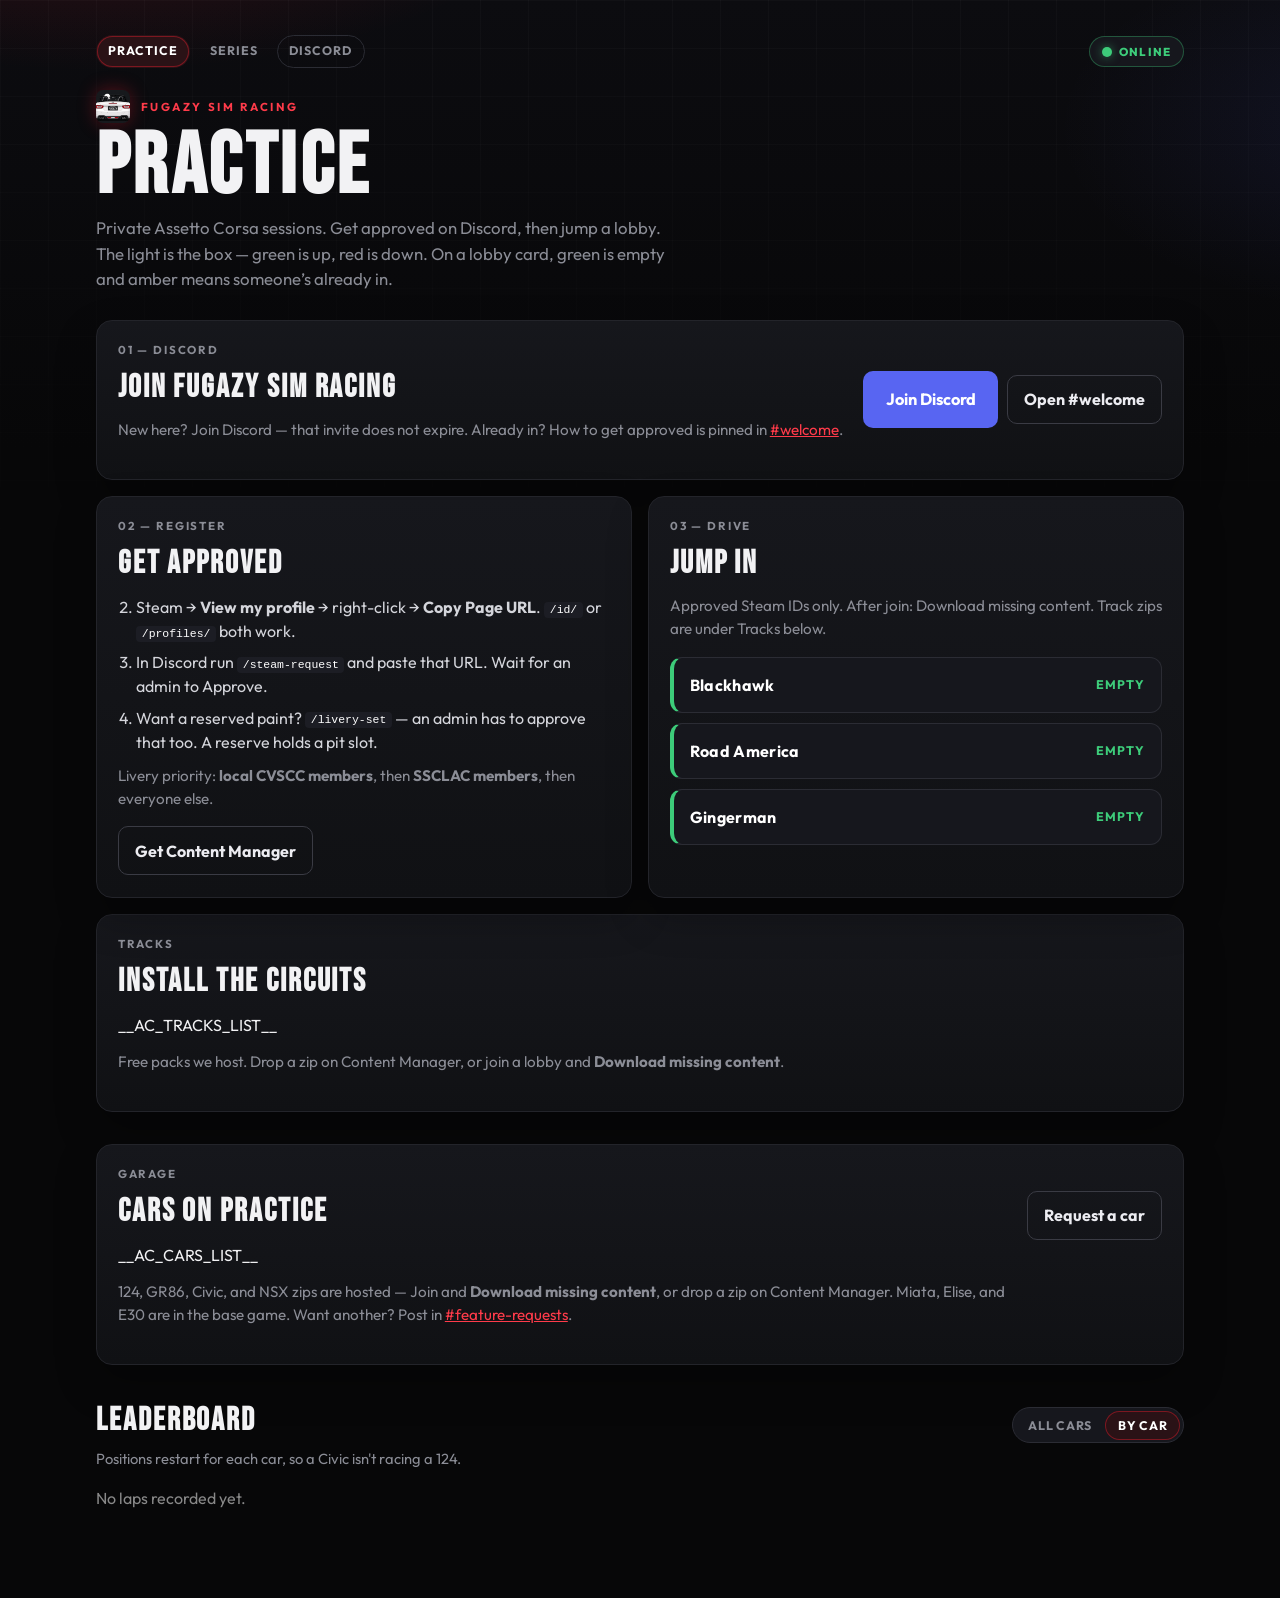
==== commit a0540b98: "Add a player-page health light and stop boot from rebuilding Docker images. EOF" ====
--- a/site/index.html
+++ b/site/index.html
@@ -1,5 +1,5 @@
 <!DOCTYPE html>
-<html lang="en">
+<html lang="en" data-events="__AC_STATUS_EVENTS__">
 <head>
   <meta charset="utf-8">
   <meta name="viewport" content="width=device-width, initial-scale=1">
@@ -10,26 +10,43 @@
   <link rel="preconnect" href="https://fonts.googleapis.com">
   <link rel="preconnect" href="https://fonts.gstatic.com" crossorigin>
   <link href="https://fonts.googleapis.com/css2?family=Bebas+Neue&family=Outfit:wght@400;600;700&display=swap" rel="stylesheet">
-  <link rel="stylesheet" href="style.css?v=5">
+  <link rel="stylesheet" href="style.css?v=7">
 </head>
 <body>
   <div class="wrap">
     <header>
+      <nav class="site-nav" aria-label="Site">
+        <a class="nav-link on" href="index.html">Practice</a>
+        <a class="nav-link" href="series.html">Series</a>
+        <a class="nav-link ghost" href="__AC_DISCORD_INVITE__">Discord</a>
+        <p class="health" id="health" data-state="checking" role="status" aria-live="polite">
+          <span class="health-dot" aria-hidden="true"></span>
+          <span class="health-label">Checking…</span>
+        </p>
+      </nav>
       <div class="brand">
         <span class="brand-mark" aria-hidden="true"></span>
         <p class="eyebrow">Fugazy Sim Racing</p>
       </div>
       <h1>Practice</h1>
-      <p class="lede">Private Assetto Corsa sessions. Get approved on Discord, then jump a lobby. Green is empty. Amber means someone’s already in.</p>
+      <p class="lede">Private Assetto Corsa sessions. Get approved on Discord, then jump a lobby. The light is the box — green is up, red is down. On a lobby card, green is empty and amber means someone’s already in.</p>
     </header>
+
+    <aside class="health-banner" id="health-banner" hidden>
+      <strong id="health-title">Down for maintenance</strong>
+      <p id="health-message">Practice servers are offline.</p>
+    </aside>
 
     <section class="card discord-step">
       <div class="copy">
         <p class="kicker">01 — Discord</p>
-        <h2>Open FUGAZY SIM RACING</h2>
-        <p class="hint">Start here. How to join is pinned in <a href="__AC_DISCORD_CHANNEL__">#welcome</a>.</p>
+        <h2>Join FUGAZY SIM RACING</h2>
+        <p class="hint">New here? Join Discord — that invite does not expire. Already in? How to get approved is pinned in <a href="__AC_DISCORD_CHANNEL__">#welcome</a>.</p>
       </div>
-      <a class="btn discord" href="__AC_DISCORD_CHANNEL__">Open FUGAZY SIM RACING</a>
+      <div class="discord-actions">
+        <a class="btn discord" href="__AC_DISCORD_INVITE__">Join Discord</a>
+        <a class="btn ghost" href="__AC_DISCORD_CHANNEL__">Open #welcome</a>
+      </div>
     </section>
 
     <section class="grid">
@@ -86,7 +103,7 @@
         <ul class="car-pills">
             __AC_CARS_LIST__
         </ul>
-        <p class="hint">We add cars by need. Want another? Post in <a href="__AC_DISCORD_FEATURE_REQUESTS__">#feature-requests</a>.</p>
+        <p class="hint">124, GR86, Civic, and NSX zips are hosted — Join and <strong>Download missing content</strong>, or drop a zip on Content Manager. Miata, Elise, and E30 are in the base game. Want another? Post in <a href="__AC_DISCORD_FEATURE_REQUESTS__">#feature-requests</a>.</p>
       </div>
       <a class="btn ghost" href="__AC_DISCORD_FEATURE_REQUESTS__">Request a car</a>
     </section>
@@ -108,6 +125,6 @@
       <div id="boards"><p class="muted">Loading times…</p></div>
     </section>
   </div>
-  <script src="app.js?v=3"></script>
+  <script src="app.js?v=6"></script>
 </body>
 </html>
--- a/site/style.css
+++ b/site/style.css
@@ -48,6 +48,106 @@
   position: relative;
 }
 
+.site-nav {
+  display: flex;
+  flex-wrap: wrap;
+  align-items: center;
+  gap: 0.45rem;
+  margin: 0 0 1.35rem;
+}
+
+.nav-link {
+  display: inline-flex;
+  align-items: center;
+  text-decoration: none;
+  color: var(--muted);
+  font-size: 0.78rem;
+  font-weight: 700;
+  letter-spacing: 0.08em;
+  text-transform: uppercase;
+  padding: 0.38rem 0.7rem;
+  border-radius: 999px;
+  border: 1px solid transparent;
+}
+
+.nav-link:hover { color: #fff; }
+
+.nav-link.on {
+  color: #fff;
+  background: #2a1216;
+  box-shadow: inset 0 0 0 1px rgba(225, 29, 46, 0.45);
+}
+
+.nav-link.ghost { border-color: #2b2c34; }
+
+.health {
+  display: inline-flex;
+  align-items: center;
+  gap: 0.45rem;
+  margin: 0 0 0 auto;
+  padding: 0.38rem 0.75rem;
+  border-radius: 999px;
+  border: 1px solid #2b2c34;
+  background: #16171d;
+  color: var(--muted);
+  font-size: 0.72rem;
+  font-weight: 800;
+  letter-spacing: 0.1em;
+  text-transform: uppercase;
+}
+
+.health-dot {
+  width: 0.62rem;
+  height: 0.62rem;
+  border-radius: 50%;
+  background: #5c5e68;
+  box-shadow: 0 0 0 0 rgba(92, 94, 104, 0.35);
+}
+
+.health[data-state="up"] { color: var(--green); border-color: rgba(61, 204, 122, 0.35); }
+.health[data-state="up"] .health-dot {
+  background: var(--green);
+  box-shadow: 0 0 10px rgba(61, 204, 122, 0.55);
+  animation: health-pulse 1.7s ease-in-out infinite;
+}
+
+.health[data-state="down"] { color: var(--red-2); border-color: rgba(225, 29, 46, 0.45); }
+.health[data-state="down"] .health-dot {
+  background: var(--red);
+  box-shadow: 0 0 10px rgba(225, 29, 46, 0.55);
+}
+
+@keyframes health-pulse {
+  0%, 100% { transform: scale(1); opacity: 1; }
+  50% { transform: scale(0.82); opacity: 0.7; }
+}
+
+.health-banner {
+  margin: 0 0 1rem;
+  padding: 1rem 1.15rem;
+  border-radius: 16px;
+  border: 1px solid rgba(225, 29, 46, 0.45);
+  background: linear-gradient(180deg, #2a1216 0%, #1a0d10 100%);
+  box-shadow: 0 18px 40px rgba(0, 0, 0, 0.28);
+}
+
+.health-banner[hidden] { display: none; }
+
+.health-banner strong {
+  display: block;
+  font-family: "Bebas Neue", Impact, sans-serif;
+  letter-spacing: 0.06em;
+  font-size: 1.7rem;
+  font-weight: 400;
+  margin: 0 0 0.2rem;
+}
+
+.health-banner p {
+  margin: 0;
+  color: #f0c4c8;
+  font-size: 0.98rem;
+}
+
 .brand {
   display: flex;
   align-items: center;
@@ -98,8 +198,15 @@
 
 .discord-step .copy { min-width: 0; }
 
-.discord-step .btn.discord {
+.discord-actions {
+  display: flex;
+  flex-wrap: wrap;
+  gap: 0.55rem;
   flex: 0 0 auto;
+  align-items: center;
+}
+
+.discord-step .discord-actions .btn.discord {
   padding: 0.95rem 1.35rem;
   font-size: 1.02rem;
 }
@@ -278,6 +385,12 @@
   border-left-color: var(--amber);
 }
 
+.join-card.down {
+  border-left-color: var(--red);
+}
+
+.join-card.down:hover { transform: none; }
+
 .join-name {
   font-weight: 700;
   letter-spacing: 0.02em;
@@ -292,6 +405,9 @@
 }
 
 .join-card.busy .join-status { color: var(--amber); }
+.join-card.down .join-status { color: var(--red-2); }
+
+.live.down { color: var(--red-2); }
 
 .boards-head {
   display: flex;
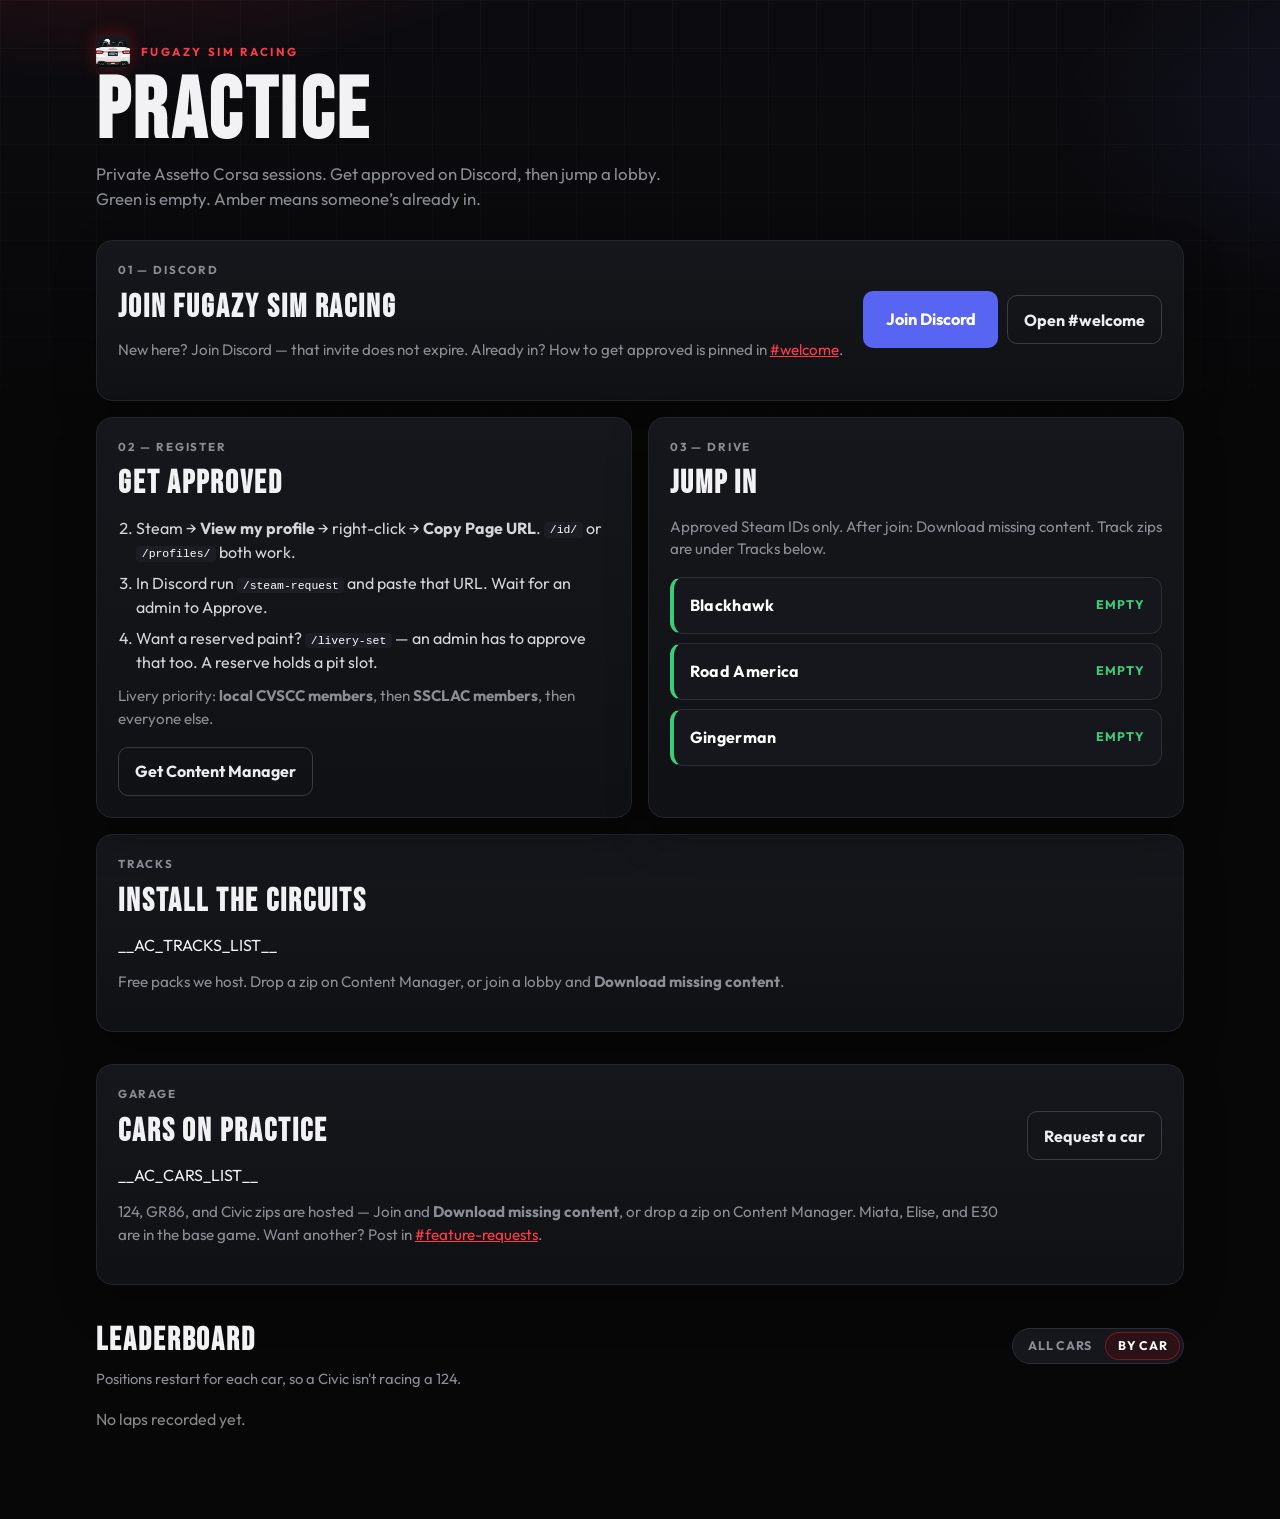
==== commit c92180f0: "Reconcile the hand-placed work from ac-box into git The deployed tree had forked: 59 files that neve" ====
--- a/site/index.html
+++ b/site/index.html
@@ -1,130 +1,116 @@
-<!DOCTYPE html>
-<html lang="en" data-events="__AC_STATUS_EVENTS__">
-<head>
-  <meta charset="utf-8">
-  <meta name="viewport" content="width=device-width, initial-scale=1">
-  <title>FUGAZY SIM RACING — Practice</title>
-  <link rel="icon" type="image/png" href="favicon.png?v=1">
-  <link rel="apple-touch-icon" href="favicon.png?v=1">
-  <meta property="og:image" content="__AC_PAGES_URL__/favicon.png">
-  <link rel="preconnect" href="https://fonts.googleapis.com">
-  <link rel="preconnect" href="https://fonts.gstatic.com" crossorigin>
-  <link href="https://fonts.googleapis.com/css2?family=Bebas+Neue&family=Outfit:wght@400;600;700&display=swap" rel="stylesheet">
-  <link rel="stylesheet" href="style.css?v=7">
-</head>
-<body>
-  <div class="wrap">
-    <header>
-      <nav class="site-nav" aria-label="Site">
-        <a class="nav-link on" href="index.html">Practice</a>
-        <a class="nav-link" href="series.html">Series</a>
-        <a class="nav-link ghost" href="__AC_DISCORD_INVITE__">Discord</a>
-        <p class="health" id="health" data-state="checking" role="status" aria-live="polite">
-          <span class="health-dot" aria-hidden="true"></span>
-          <span class="health-label">Checking…</span>
-        </p>
-      </nav>
-      <div class="brand">
-        <span class="brand-mark" aria-hidden="true"></span>
-        <p class="eyebrow">Fugazy Sim Racing</p>
-      </div>
-      <h1>Practice</h1>
-      <p class="lede">Private Assetto Corsa sessions. Get approved on Discord, then jump a lobby. The light is the box — green is up, red is down. On a lobby card, green is empty and amber means someone’s already in.</p>
-    </header>
-
-    <aside class="health-banner" id="health-banner" hidden>
-      <strong id="health-title">Down for maintenance</strong>
-      <p id="health-message">Practice servers are offline.</p>
-    </aside>
-
-    <section class="card discord-step">
-      <div class="copy">
-        <p class="kicker">01 — Discord</p>
-        <h2>Join FUGAZY SIM RACING</h2>
-        <p class="hint">New here? Join Discord — that invite does not expire. Already in? How to get approved is pinned in <a href="__AC_DISCORD_CHANNEL__">#welcome</a>.</p>
-      </div>
-      <div class="discord-actions">
-        <a class="btn discord" href="__AC_DISCORD_INVITE__">Join Discord</a>
-        <a class="btn ghost" href="__AC_DISCORD_CHANNEL__">Open #welcome</a>
-      </div>
-    </section>
-
-    <section class="grid">
-      <article class="card">
-        <p class="kicker">02 — Register</p>
-        <h2>Get approved</h2>
-        <ol class="howto" start="2">
-          <li>Steam → <strong>View my profile</strong> → right-click → <strong>Copy Page URL</strong>. <code>/id/</code> or <code>/profiles/</code> both work.</li>
-          <li>In Discord run <code>/steam-request</code> and paste that URL. Wait for an admin to Approve.</li>
-          <li>Want a reserved paint? <code>/livery-set</code> — an admin has to approve that too. A reserve holds a pit slot.</li>
-        </ol>
-        <p class="hint">Livery priority: <strong>local CVSCC members</strong>, then <strong>SSCLAC members</strong>, then everyone else.</p>
-        <div class="actions">
-          <a class="btn ghost" href="https://github.com/gro-ove/actools/releases/latest">Get Content Manager</a>
-        </div>
-      </article>
-
-      <article class="card">
-        <p class="kicker">03 — Drive</p>
-        <h2>Jump in</h2>
-        <p class="hint">Approved Steam IDs only. After join: Download missing content. Track zips are under Tracks below.</p>
-        <div class="join-grid">
-          <a class="join-card" data-lobby="blackhawk" href="__AC_JOIN_8081__">
-            <span class="join-name">Blackhawk</span>
-            <span class="join-status">…</span>
-          </a>
-          <a class="join-card" data-lobby="road-america" href="__AC_JOIN_8082__">
-            <span class="join-name">Road America</span>
-            <span class="join-status">…</span>
-          </a>
-          <a class="join-card" data-lobby="gingerman" href="__AC_JOIN_8083__">
-            <span class="join-name">Gingerman</span>
-            <span class="join-status">…</span>
-          </a>
-        </div>
-      </article>
-    </section>
-
-    <section class="card cars-step" id="tracks">
-      <div class="copy">
-        <p class="kicker">Tracks</p>
-        <h2>Install the circuits</h2>
-        <ul class="car-pills">
-            __AC_TRACKS_LIST__
-        </ul>
-        <p class="hint">Free packs we host. Drop a zip on Content Manager, or join a lobby and <strong>Download missing content</strong>.</p>
-      </div>
-    </section>
-
-    <section class="card cars-step">
-      <div class="copy">
-        <p class="kicker">Garage</p>
-        <h2>Cars on practice</h2>
-        <ul class="car-pills">
-            __AC_CARS_LIST__
-        </ul>
-        <p class="hint">124, GR86, Civic, and NSX zips are hosted — Join and <strong>Download missing content</strong>, or drop a zip on Content Manager. Miata, Elise, and E30 are in the base game. Want another? Post in <a href="__AC_DISCORD_FEATURE_REQUESTS__">#feature-requests</a>.</p>
-      </div>
-      <a class="btn ghost" href="__AC_DISCORD_FEATURE_REQUESTS__">Request a car</a>
-    </section>
-
-    <section>
-      <div class="boards-head">
-        <div>
-          <h2>Leaderboard</h2>
-          <p id="board-hint" class="boards-hint"></p>
-        </div>
-        <div class="boards-tools">
-          <div class="rank-toggle" role="group" aria-label="Ranking mode">
-            <button type="button" data-rank="all">All cars</button>
-            <button type="button" data-rank="car">By car</button>
-          </div>
-          <p id="board-stamp" class="stamp"></p>
-        </div>
-      </div>
-      <div id="boards"><p class="muted">Loading times…</p></div>
-    </section>
-  </div>
-  <script src="app.js?v=6"></script>
-</body>
-</html>
+<!DOCTYPE html>
+<html lang="en">
+<head>
+  <meta charset="utf-8">
+  <meta name="viewport" content="width=device-width, initial-scale=1">
+  <title>FUGAZY SIM RACING — Practice</title>
+  <link rel="icon" type="image/png" href="favicon.png?v=1">
+  <link rel="apple-touch-icon" href="favicon.png?v=1">
+  <meta property="og:image" content="__AC_PAGES_URL__/favicon.png">
+  <link rel="preconnect" href="https://fonts.googleapis.com">
+  <link rel="preconnect" href="https://fonts.gstatic.com" crossorigin>
+  <link href="https://fonts.googleapis.com/css2?family=Bebas+Neue&family=Outfit:wght@400;600;700&display=swap" rel="stylesheet">
+  <link rel="stylesheet" href="style.css?v=6">
+</head>
+<body>
+  <div class="wrap">
+    <header>
+      <div class="brand">
+        <span class="brand-mark" aria-hidden="true"></span>
+        <p class="eyebrow">Fugazy Sim Racing</p>
+      </div>
+      <h1>Practice</h1>
+      <p class="lede">Private Assetto Corsa sessions. Get approved on Discord, then jump a lobby. Green is empty. Amber means someone’s already in.</p>
+    </header>
+
+    <section class="card discord-step">
+      <div class="copy">
+        <p class="kicker">01 — Discord</p>
+        <h2>Join FUGAZY SIM RACING</h2>
+        <p class="hint">New here? Join Discord — that invite does not expire. Already in? How to get approved is pinned in <a href="__AC_DISCORD_CHANNEL__">#welcome</a>.</p>
+      </div>
+      <div class="discord-actions">
+        <a class="btn discord" href="__AC_DISCORD_INVITE__">Join Discord</a>
+        <a class="btn ghost" href="__AC_DISCORD_CHANNEL__">Open #welcome</a>
+      </div>
+    </section>
+
+    <section class="grid">
+      <article class="card">
+        <p class="kicker">02 — Register</p>
+        <h2>Get approved</h2>
+        <ol class="howto" start="2">
+          <li>Steam → <strong>View my profile</strong> → right-click → <strong>Copy Page URL</strong>. <code>/id/</code> or <code>/profiles/</code> both work.</li>
+          <li>In Discord run <code>/steam-request</code> and paste that URL. Wait for an admin to Approve.</li>
+          <li>Want a reserved paint? <code>/livery-set</code> — an admin has to approve that too. A reserve holds a pit slot.</li>
+        </ol>
+        <p class="hint">Livery priority: <strong>local CVSCC members</strong>, then <strong>SSCLAC members</strong>, then everyone else.</p>
+        <div class="actions">
+          <a class="btn ghost" href="https://github.com/gro-ove/actools/releases/latest">Get Content Manager</a>
+        </div>
+      </article>
+
+      <article class="card">
+        <p class="kicker">03 — Drive</p>
+        <h2>Jump in</h2>
+        <p class="hint">Approved Steam IDs only. After join: Download missing content. Track zips are under Tracks below.</p>
+        <div class="join-grid">
+          <a class="join-card" data-lobby="blackhawk" href="__AC_JOIN_8081__">
+            <span class="join-name">Blackhawk</span>
+            <span class="join-status">…</span>
+          </a>
+          <a class="join-card" data-lobby="road-america" href="__AC_JOIN_8082__">
+            <span class="join-name">Road America</span>
+            <span class="join-status">…</span>
+          </a>
+          <a class="join-card" data-lobby="gingerman" href="__AC_JOIN_8083__">
+            <span class="join-name">Gingerman</span>
+            <span class="join-status">…</span>
+          </a>
+        </div>
+      </article>
+    </section>
+
+    <section class="card cars-step" id="tracks">
+      <div class="copy">
+        <p class="kicker">Tracks</p>
+        <h2>Install the circuits</h2>
+        <ul class="car-pills">
+            __AC_TRACKS_LIST__
+        </ul>
+        <p class="hint">Free packs we host. Drop a zip on Content Manager, or join a lobby and <strong>Download missing content</strong>.</p>
+      </div>
+    </section>
+
+    <section class="card cars-step">
+      <div class="copy">
+        <p class="kicker">Garage</p>
+        <h2>Cars on practice</h2>
+        <ul class="car-pills">
+            __AC_CARS_LIST__
+        </ul>
+        <p class="hint">124, GR86, and Civic zips are hosted — Join and <strong>Download missing content</strong>, or drop a zip on Content Manager. Miata, Elise, and E30 are in the base game. Want another? Post in <a href="__AC_DISCORD_FEATURE_REQUESTS__">#feature-requests</a>.</p>
+      </div>
+      <a class="btn ghost" href="__AC_DISCORD_FEATURE_REQUESTS__">Request a car</a>
+    </section>
+
+    <section>
+      <div class="boards-head">
+        <div>
+          <h2>Leaderboard</h2>
+          <p id="board-hint" class="boards-hint"></p>
+        </div>
+        <div class="boards-tools">
+          <div class="rank-toggle" role="group" aria-label="Ranking mode">
+            <button type="button" data-rank="all">All cars</button>
+            <button type="button" data-rank="car">By car</button>
+          </div>
+          <p id="board-stamp" class="stamp"></p>
+        </div>
+      </div>
+      <div id="boards"><p class="muted">Loading times…</p></div>
+    </section>
+  </div>
+  <script src="app.js?v=3"></script>
+</body>
+</html>
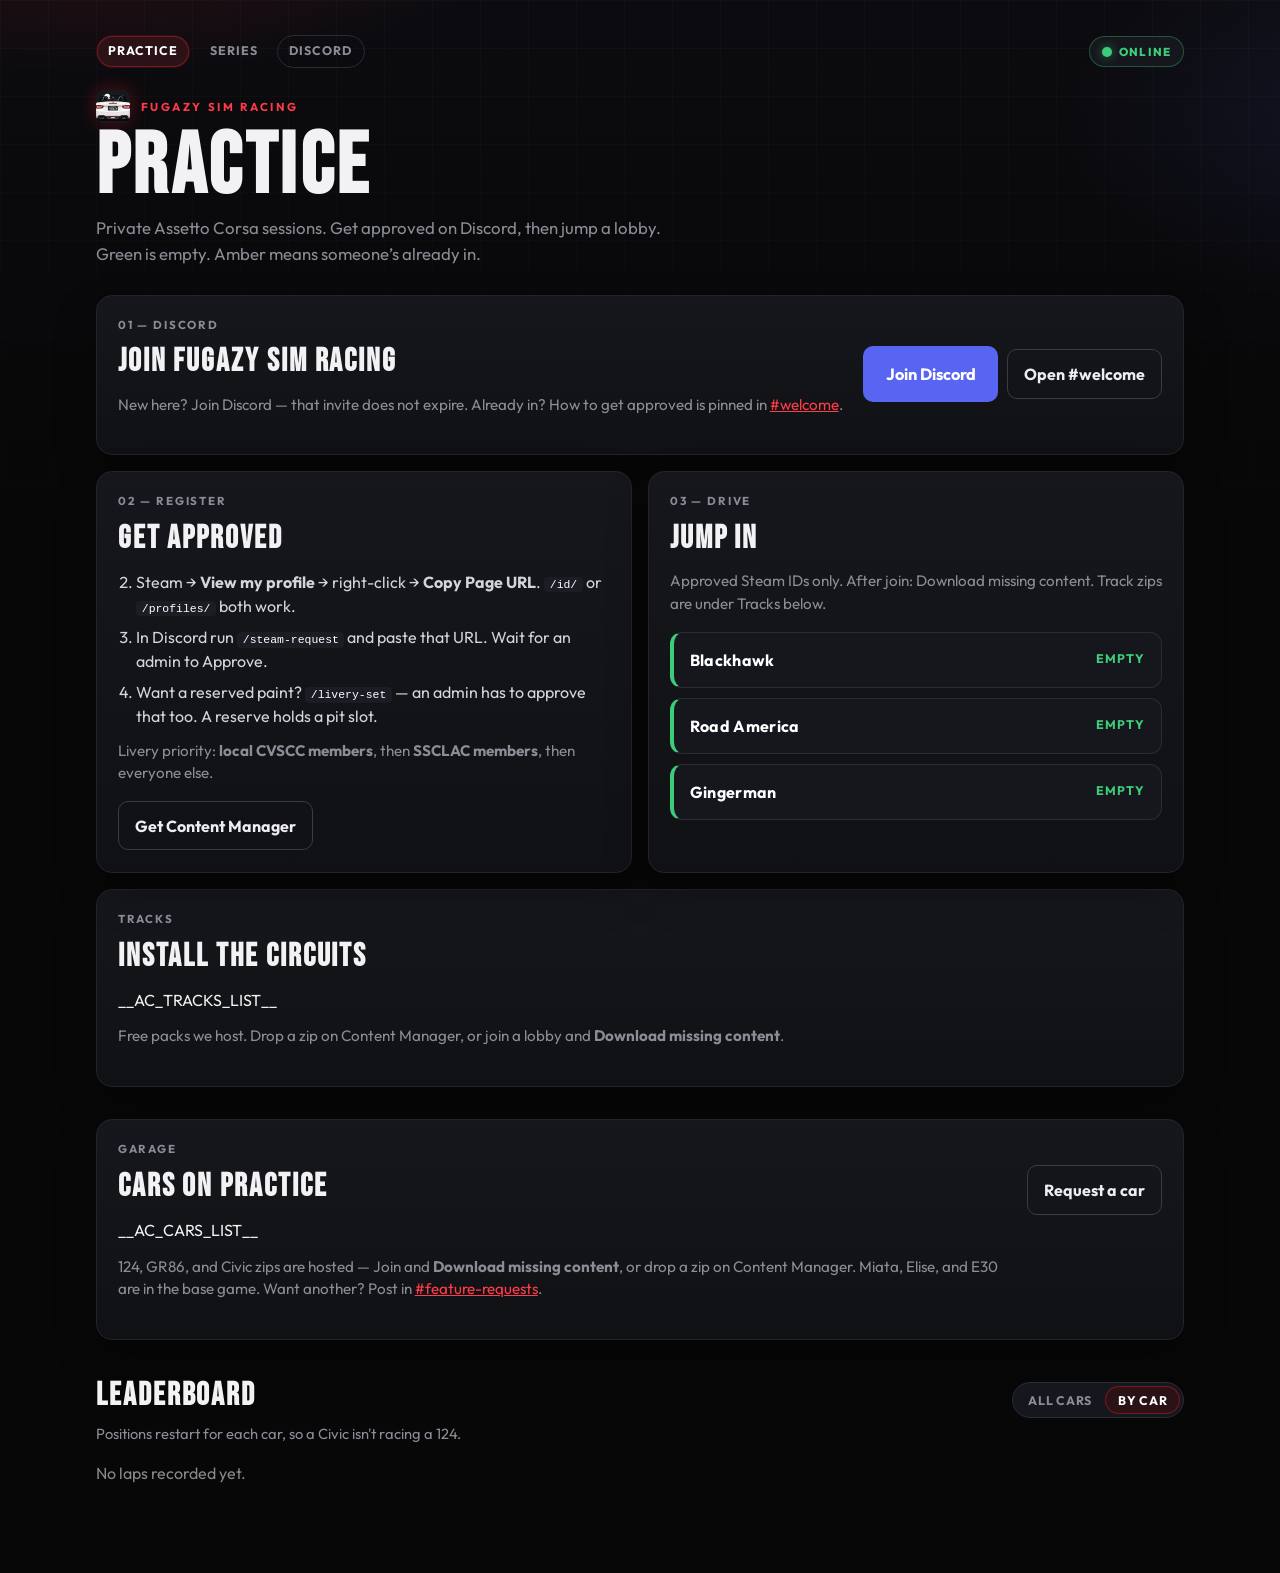
==== commit d85f5e39: "Restore the nav and health banner site/index.html lost in c92180f c92180f reconciled hand-placed wor" ====
--- a/site/index.html
+++ b/site/index.html
@@ -15,6 +15,15 @@
 <body>
   <div class="wrap">
     <header>
+      <nav class="site-nav" aria-label="Site">
+        <a class="nav-link on" href="index.html">Practice</a>
+        <a class="nav-link" href="series.html">Series</a>
+        <a class="nav-link ghost" href="__AC_DISCORD_INVITE__">Discord</a>
+        <p class="health" id="health" data-state="checking" role="status" aria-live="polite">
+          <span class="health-dot" aria-hidden="true"></span>
+          <span class="health-label">Checking…</span>
+        </p>
+      </nav>
       <div class="brand">
         <span class="brand-mark" aria-hidden="true"></span>
         <p class="eyebrow">Fugazy Sim Racing</p>
@@ -22,6 +31,11 @@
       <h1>Practice</h1>
       <p class="lede">Private Assetto Corsa sessions. Get approved on Discord, then jump a lobby. Green is empty. Amber means someone’s already in.</p>
     </header>
+
+    <aside class="health-banner" id="health-banner" hidden>
+      <strong id="health-title">Down for maintenance</strong>
+      <p id="health-message">Practice servers are offline.</p>
+    </aside>
 
     <section class="card discord-step">
       <div class="copy">
@@ -111,6 +125,6 @@
       <div id="boards"><p class="muted">Loading times…</p></div>
     </section>
   </div>
-  <script src="app.js?v=3"></script>
+  <script src="app.js?v=6"></script>
 </body>
 </html>
--- a/site/style.css
+++ b/site/style.css
@@ -557,3 +557,147 @@
 table.laps a.steam:hover { text-decoration: underline; }
 
 p.muted { color: #888; }
+
+.series-page { width: min(76rem, calc(100% - 2rem)); }
+
+.series-page .section-title {
+  font-family: "Bebas Neue", Impact, sans-serif;
+  letter-spacing: 0.06em;
+  font-size: 2rem;
+  margin: 0 0 0.45rem;
+}
+
+.series-page .section-lede {
+  margin: 0 0 1.1rem;
+  color: var(--muted);
+  max-width: 42rem;
+}
+
+.stat-grid {
+  display: grid;
+  grid-template-columns: repeat(3, 1fr);
+  gap: 1rem;
+  margin: 0 0 1rem;
+}
+
+.stat-card {
+  background: linear-gradient(180deg, #16171c 0%, var(--card) 100%);
+  border: 1px solid var(--line);
+  border-radius: 16px;
+  padding: 1.1rem 1.2rem 1.2rem;
+}
+
+.stat-value {
+  font-family: "Bebas Neue", Impact, sans-serif;
+  font-size: 2.4rem;
+  letter-spacing: 0.04em;
+  line-height: 0.95;
+  margin: 0 0 0.4rem;
+}
+
+.stat-label {
+  margin: 0;
+  color: var(--muted);
+  font-size: 0.92rem;
+}
+
+.stat-label code {
+  color: #fff;
+  background: #1c1d24;
+  padding: 0.08rem 0.35rem;
+  border-radius: 4px;
+  font-size: 0.85em;
+}
+
+.note {
+  margin: 0 0 1.6rem;
+  padding: 1rem 1.15rem;
+  border-radius: 16px;
+  border: 1px solid #2b2c34;
+  background: #16171d;
+}
+
+.note.warn {
+  border-color: rgba(240, 180, 41, 0.35);
+  background: linear-gradient(180deg, #221c10 0%, #16171d 100%);
+}
+
+.note strong {
+  display: block;
+  margin: 0 0 0.3rem;
+}
+
+.note p { margin: 0; color: var(--muted); }
+
+.note code {
+  color: #fff;
+  background: #1c1d24;
+  padding: 0.08rem 0.35rem;
+  border-radius: 4px;
+}
+
+.flow {
+  list-style: none;
+  margin: 0 0 2rem;
+  padding: 0;
+  display: grid;
+  gap: 0.55rem;
+}
+
+.flow li {
+  display: grid;
+  grid-template-columns: 5.5rem 14rem 1fr;
+  gap: 0.8rem;
+  align-items: baseline;
+  background: linear-gradient(180deg, #16171c 0%, var(--card) 100%);
+  border: 1px solid var(--line);
+  border-radius: 12px;
+  padding: 0.85rem 1rem;
+}
+
+.flow li.flow-mark {
+  border-color: rgba(225, 29, 46, 0.45);
+  background: linear-gradient(180deg, #2a1216 0%, var(--card) 100%);
+}
+
+.flow-who {
+  font-size: 0.72rem;
+  font-weight: 800;
+  letter-spacing: 0.1em;
+  text-transform: uppercase;
+  color: var(--muted);
+}
+
+.flow li strong { font-size: 1.02rem; }
+
+.flow li code {
+  color: #fff;
+  background: #1c1d24;
+  padding: 0.08rem 0.35rem;
+  border-radius: 4px;
+  font-size: 0.88em;
+}
+
+ul.howto-plain {
+  margin: 0;
+  padding-left: 1.15rem;
+  color: #d4d5db;
+}
+
+ul.howto-plain li { margin: 0.4rem 0; }
+
+ul.howto-plain code {
+  color: #fff;
+  background: #1c1d24;
+  padding: 0.08rem 0.35rem;
+  border-radius: 4px;
+  font-size: 0.88em;
+}
+
+@media (max-width: 800px) {
+  .stat-grid { grid-template-columns: 1fr; }
+  .flow li {
+    grid-template-columns: 1fr;
+    gap: 0.2rem;
+  }
+}
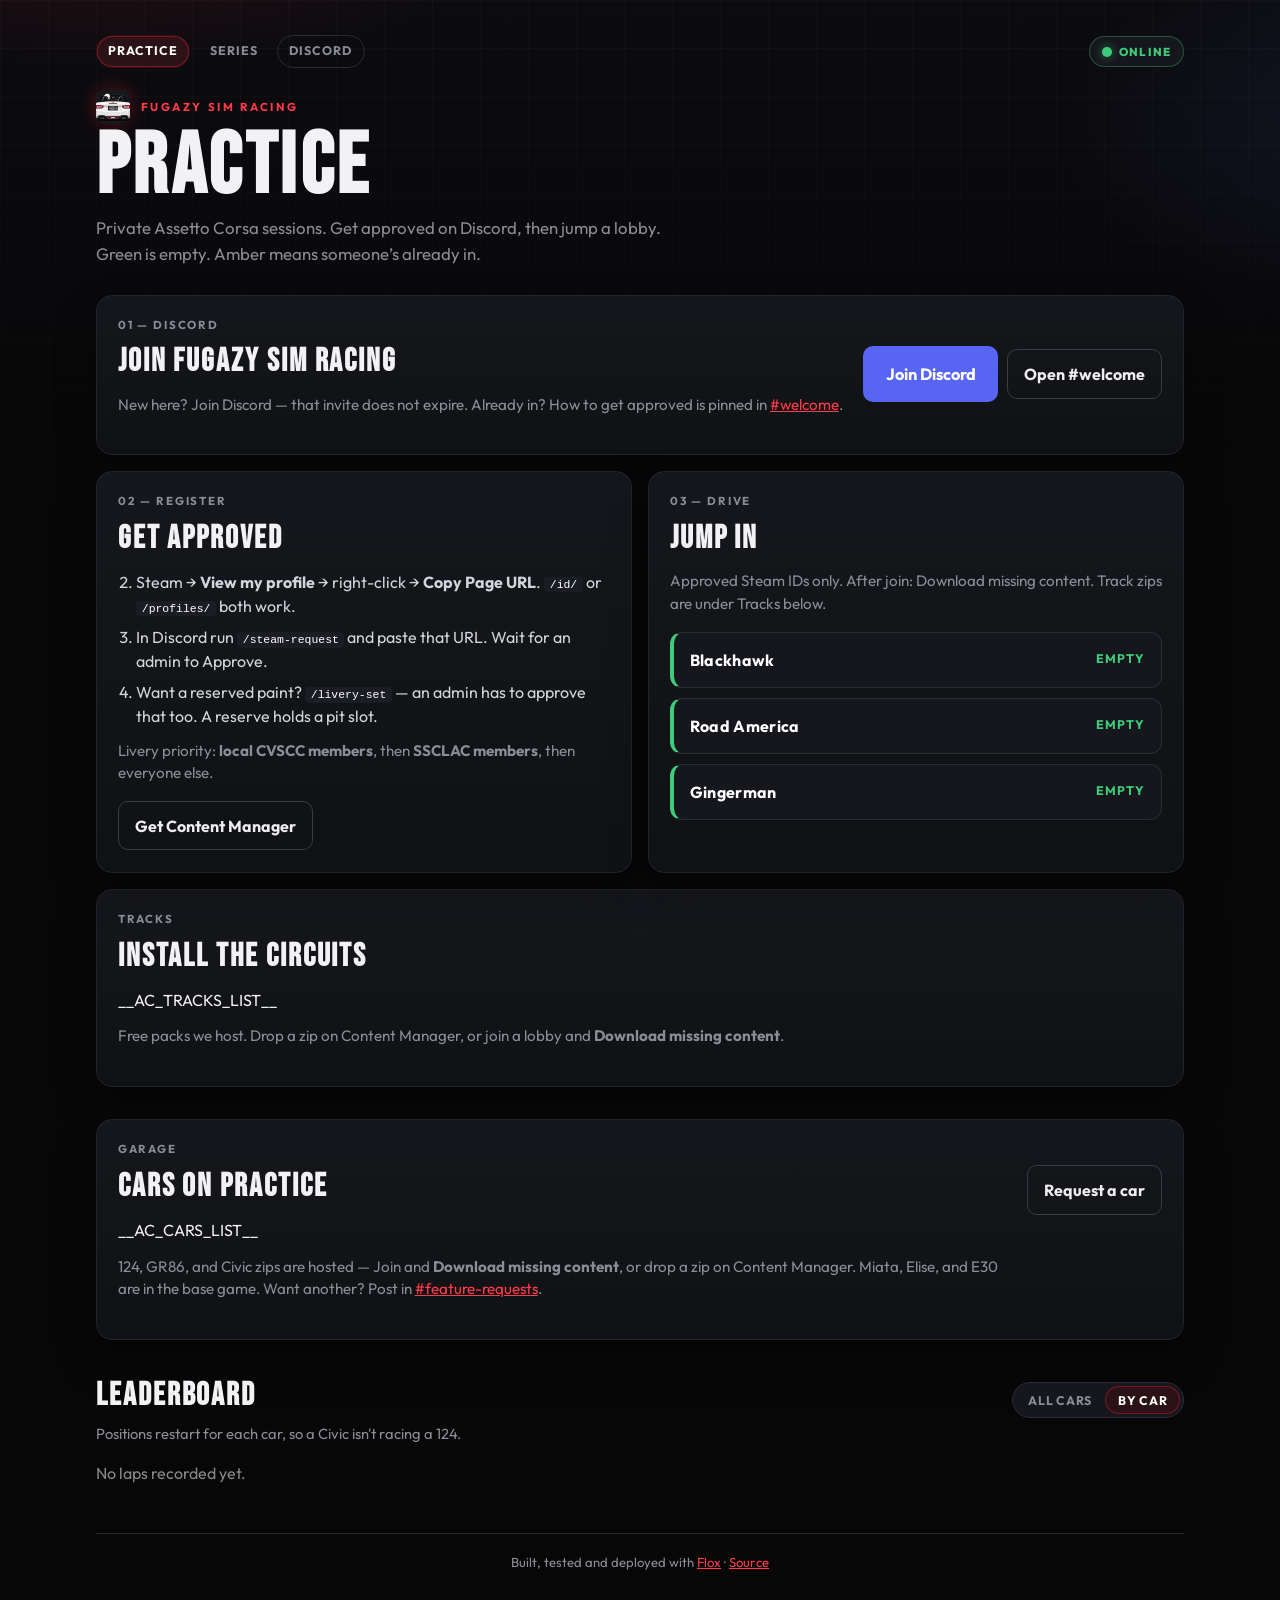
==== commit 690d9eaf: "The player page credits Flox in its footer Flox builds, tests and deploys this tree, and the credit " ====
--- a/site/index.html
+++ b/site/index.html
@@ -1,5 +1,5 @@
 <!DOCTYPE html>
-<html lang="en">
+<html lang="en" data-events="__AC_STATUS_EVENTS__">
 <head>
   <meta charset="utf-8">
   <meta name="viewport" content="width=device-width, initial-scale=1">
@@ -10,7 +10,7 @@
   <link rel="preconnect" href="https://fonts.googleapis.com">
   <link rel="preconnect" href="https://fonts.gstatic.com" crossorigin>
   <link href="https://fonts.googleapis.com/css2?family=Bebas+Neue&family=Outfit:wght@400;600;700&display=swap" rel="stylesheet">
-  <link rel="stylesheet" href="style.css?v=6">
+  <link rel="stylesheet" href="style.css?v=8">
 </head>
 <body>
   <div class="wrap">
@@ -124,7 +124,11 @@
       </div>
       <div id="boards"><p class="muted">Loading times…</p></div>
     </section>
+    <footer class="site-foot">
+      Built, tested and deployed with <a href="https://flox.dev">Flox</a>
+      · <a href="https://github.com/imkarrer/ac-host">Source</a>
+    </footer>
   </div>
-  <script src="app.js?v=6"></script>
+  <script src="app.js?v=7"></script>
 </body>
 </html>
--- a/site/style.css
+++ b/site/style.css
@@ -701,3 +701,12 @@
     gap: 0.2rem;
   }
 }
+
+.site-foot {
+  margin-top: 3rem;
+  padding-top: 1.2rem;
+  border-top: 1px solid rgba(139, 141, 150, 0.25);
+  color: var(--muted);
+  font-size: 0.82rem;
+  text-align: center;
+}
